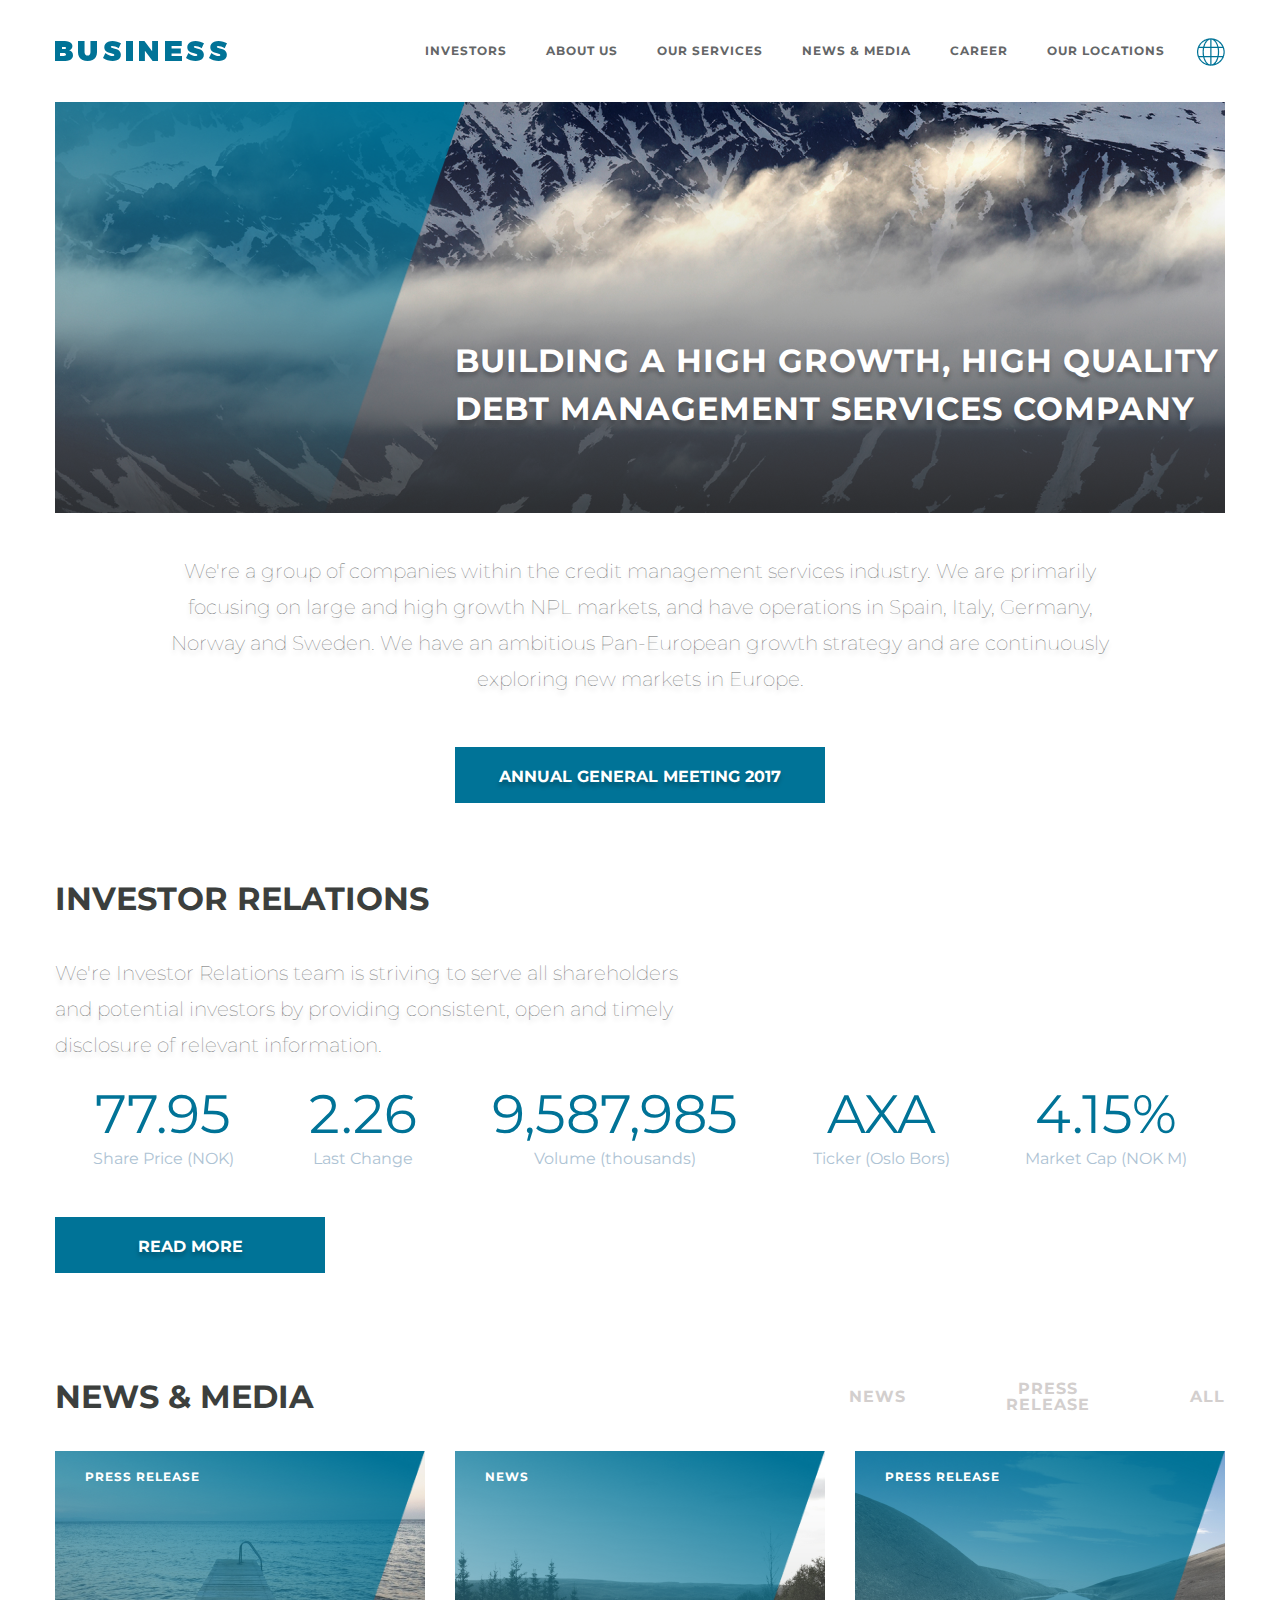
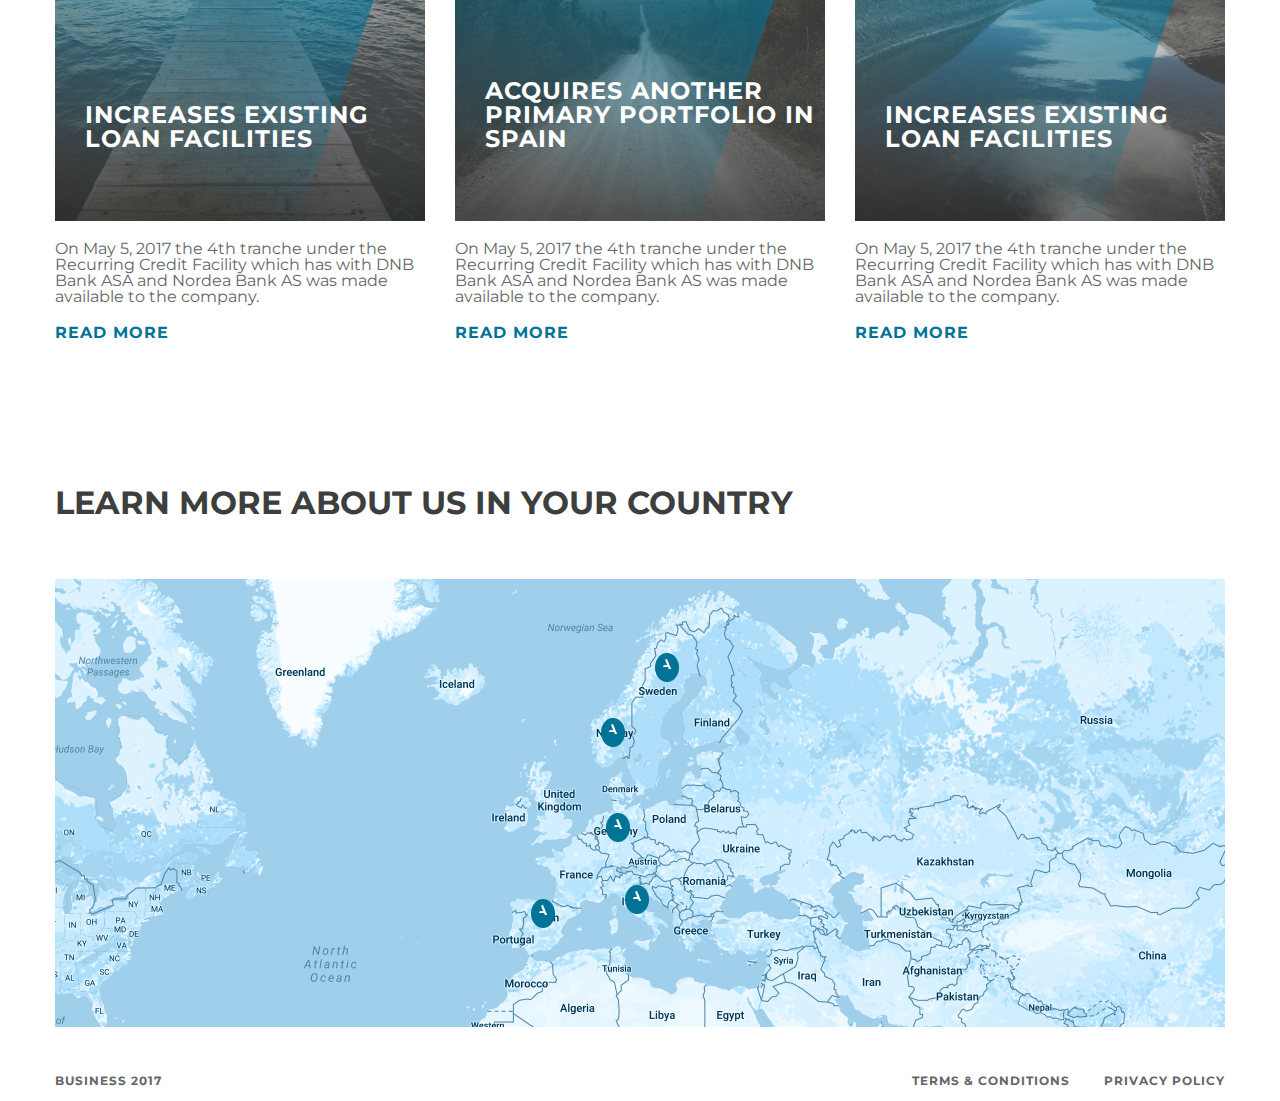
==== verstka1/index.html @ c3177c05 "Add files via upload" ====
<!DOCTYPE html>
<html lang="en">
<head>
    <link rel="preconnect" href="https://fonts.googleapis.com">
    <link rel="preconnect" href="https://fonts.gstatic.com" crossorigin>
    <link href="https://fonts.googleapis.com/css2?family=Montserrat:ital,wght@0,100..900;1,100..900&display=swap" rel="stylesheet">
    <meta charset="UTF-8">
    <title>My Page</title>
    <link rel="stylesheet" href="style.css">
</head>
<body>
    <div class="content">
        <div class="header">
            <div class="logo"><img src="img/Logo.svg"></div>
            <nav class="menu">
                <a href="" class="header-text">Investors</a>
                <a href="" class="header-text">About Us</a>
                <a href="" class="header-text">Our Services</a>
                <a href="" class="header-text">News & Media</a>
                <a href="" class="header-text">Career</a>
                <a href="" class="header-text">Our Locations</a>
            </nav>
            <div class="icon"><img src = "img/Page 1.png"></div>
		</div>
        <div class="firstblock">
            <div class="firstblock__imageblock">
                <img class="firstblock__imageblock__background" src="img/Page 2.png">
                <img class="firstblock__imageblock__blue-overlay" src="img/Mask.png">
                <div class="firstblock__imageblock__text">Building a high growth, high quality debt management services company</div>
            </div>
            <div class="firstblock__text">We're a group of companies within the credit management services industry. We are primarily focusing on large and high growth NPL markets, and have operations in Spain, Italy, Germany, Norway and Sweden. We have an ambitious Pan-European growth strategy and are continuously exploring new markets in Europe.</div>
            <a href="" class="firstblock__button">Annual General Meeting 2017</a>
        </div>
        <div class="secondblock">
            <div class="secondblock__title">Investor Relations</div>
            <div class="secondblock__text">We're Investor Relations team is striving to serve all shareholders <br> and potential investors by providing consistent, open and timely disclosure of relevant information.</div>
            <div class="secondblock__table">
                <div class="secondblock__table__cell">
                    <div class="secondblock__table__cell_value">77.95</div>
                    <div class="secondblock__table__cell_text">Share Price (NOK)</div>
                </div>
                <div class="secondblock__table__cell">
                    <div class="secondblock__table__cell_value">2.26</div>
                    <div class="secondblock__table__cell_text">Last Change</div>
                </div>
                <div class="secondblock__table__cell">
                    <div class="secondblock__table__cell_value">9,587,985</div>
                    <div class="secondblock__table__cell_text">Volume (thousands)</div>
                </div>
                <div class="secondblock__table__cell">
                    <div class="secondblock__table__cell_value">AXA</div>
                    <div class="secondblock__table__cell_text">Ticker (Oslo Bors)</div>
                </div>
                <div class="secondblock__table__cell">
                    <div class="secondblock__table__cell_value">4.15%</div>
                    <div class="secondblock__table__cell_text">Market Cap (NOK M)</div>
                </div>
            </div>
            <a href="" class="secondblock__button">Read More</a>
        </div>
        <div class="thirdblock">
            <div class="thirdblock__upper-part">
                <div class="thirdblock__upper-part__title">News & Media</div>
                <div class="thirdblock__upper-part__menu">
                    <a href="" class="thirdblock__upper-part__menu__text">News</a>
                    <a href="" class="thirdblock__upper-part__menu__text">Press<br>Release</a>
                    <a href="" class="thirdblock__upper-part__menu__text">All</a>
                </div>
            </div>
            <div class="thirdblock__table-container">
                <div class="thirdblock__table">
                    <div class="thirdblock__table__img">
                        <img class="thirdblock__table__img__background" src="img/table_img_1.png">
                        <img class="thirdblock__table__img__blue-overlay" src="img/Mask.png">
                        <div class="thirdblock__table__img__title">Press Release</div>
                        <div class="thirdblock__table__img__text">increases existing loan facilities</div>
                    </div>
                    <div class="thirdblock__table__text">On May 5,  2017 the 4th tranche under the Recurring Credit Facility which has with DNB Bank ASA and Nordea Bank AS was made available to the company.</div>
                    <a href="" class="thirdblock__table__button">Read More</a>
                </div>
                <div class="thirdblock__table">
                    <div class="thirdblock__table__img">
                        <img class="thirdblock__table__img__background" src="img/table_img_2.png">
                        <img class="thirdblock__table__img__blue-overlay" src="img/Mask.png">
                        <div class="thirdblock__table__img__title">News</div>
                        <div class="thirdblock__table__img__text">acquires another primary portfolio in spain</div>
                    </div>
                    <div class="thirdblock__table__text">On May 5,  2017 the 4th tranche under the Recurring Credit Facility which  has with DNB Bank ASA and Nordea Bank AS was made available to the company.</div>
                    <a href="" class="thirdblock__table__button">Read More</a>
                </div>
                <div class="thirdblock__table">
                    <div class="thirdblock__table__img">
                        <img class="thirdblock__table__img__background" src="img/table_img_3.png">
                        <img class="thirdblock__table__img__blue-overlay" src="img/Mask.png">
                        <div class="thirdblock__table__img__title">Press Release</div>
                        <div class="thirdblock__table__img__text">increases existing loan facilities</div>
                    </div>
                    <div class="thirdblock__table__text">On May 5,  2017 the 4th tranche under the Recurring Credit Facility which  has with DNB Bank ASA and Nordea Bank AS was made available to the company.</div>
                    <a href="" class="thirdblock__table__button">Read More</a>
                </div>
            </div>
        </div>
        <div class="fourthblock">
            <div class="fourthblock__text">Learn more about Us in your country</div>
            <img class="fourthblock__imageblock" src="img/Map.png">
        </div>
        <div class="footer">
            <div class="footer__text">Business 2017</div>
            <div class="footer__text">Terms & Conditions     	Privacy Policy</div>
        </div>
    </div>
</body>
</html>
---- verstka1/style.css ----
/*���������*/
*{padding: 0;margin: 0;border: 0;}
*,*:before,*:after{-moz-box-sizing: border-box;-webkit-box-sizing: border-box;box-sizing: border-box;}
:focus,:active{outline: none;}
a:focus,a:active{outline: none;}
nav,footer,header,aside{display: block;}
html,body{height:100%;width:100%;font-size:100%;line-height:1;font-size:14px;-ms-text-size-adjust:100%;-moz-text-size-adjust:100%;-webkit-text-size-adjust:100%;}
input::-ms-clear{display: none;}
button{cursor: pointer;}
button::-moz-focus-inner {padding:0;border:0;}
a,a:visited{text-decoration: none;}
a:hover{text-decoration: none;}
ul li{list-style: none;}
img{vertical-align: top;}
h1,h2,h3,h4,h5,h6{font-size:inherit;font-weight: inherit;}

.montserrat-<uniquifier> {
    font-family: "Montserrat", serif;
    font-optical-sizing: auto;
    font-style: normal;
  }

.content {
    width: 1170px;
    margin: 0 auto;
}

.header {
    height: 102px;
    font-family: 'Montserrat', sans-serif;
    display: flex; 
    justify-content: space-between; 
    align-items: center; 
    text-transform: uppercase;
}

.logo {
    max-height: 100%;
    width: 172px;
    height: 20px;
    margin: 0px 130px 0px 0px;
}

.menu {
    color: #646667;
    font-size: 12px;
    font-weight: 700;
    letter-spacing: 1px;
}

.icon {
    width: 28px;
    height: 27px;
}

.header-text {
    margin: 0px 0px 0px 35px;
    position: static;
    color: #646667;
}

.firstblock {
    max-width: 1170px;
    display: flex;
    flex-direction: column; 
    justify-content: center;
    align-items: center;
}

.firstblock__imageblock{
    position: relative;
    width: 100%;
    height: 100%;
    display: inline-block;
    top: 0;
    left: 0;
}

.firstblock__imageblock__background{
    display: block;
    width: 100%;
    height: auto;
}

.firstblock__imageblock__blue-overlay{
    position: absolute;
    width: 35%;
    height: 100%;
    top: 0;
    left: 0;
}

.firstblock__imageblock__text{
    position: absolute;
    font-family: 'Montserrat', sans-serif;
    font-weight: bold;
    font-size: 32px;
    color: #ffffff;
    text-align: left;
    line-height: 48px;
    text-transform: uppercase;
    letter-spacing: 1px;
    right: 0;
    bottom: 80px;
    max-width: 770px;
    text-shadow: 0px 4px 4px rgba(0, 0, 0, 0.25);
    /*filter: drop-shadow(0px 4px);*/
}


.firstblock__text {
    text-align: center;
    font-family: 'Montserrat', sans-serif;
    font-size: 20px;
    margin: 40px 0px;
    width: 970px;
    font-weight: lighter;
    color: #646667;
    line-height: 1.8;
    text-shadow: 0px 4px 4px rgba(0, 0, 0, 0.25);

}

.firstblock__button {
    text-decoration: none; /* ������� ������������� � ������ */
    font-family: 'Montserrat', sans-serif;
    font-weight: bold;
    font-size: 16px;
    padding: 22px 38px; /* ��������� ���������� ������� ������ */
    background-color: #007397; /* ���� ������ */
    color: white; /* ���� ������ ������ */
    margin-top: 10px; /* ������ ������ */
    display: inline-block; /* ��� ����������� ����������� ��� ������ */
    text-transform: uppercase;
    width: 370px;
    height: 56px;
    text-align: center;
    text-shadow: 0px 4px 4px rgba(0, 0, 0, 0.25);
}

.secondblock {
    width: 1170px;
    height: 430px;
}

.secondblock__title{
    font-family: 'Montserrat', sans-serif;
    font-weight: bold;
    font-size: 32px;
    color: #3C3F3D;
    margin: 80px 0px 0px 0px;
    text-transform: uppercase;
}

.secondblock__text{
    font-family: 'Montserrat', sans-serif;
    font-weight: lighter;
    font-size: 20px;
    color: #646667;
    margin: 40px 0px 0px 0px;
    width: 670px;
    height: 102px;
    line-height: 36px;
    text-shadow: 0px 4px 4px rgba(0, 0, 0, 0.25);
}

.secondblock__table{
    display: flex;
    justify-content: space-around;
    text-align: center;
    width: 1170px;
}

.secondblock__table__cell{
    margin: 30px 0px 0px 0px;
}

.secondblock__table__cell_value{
    font-family: 'Montserrat', sans-serif;
    font-weight: normal;
    font-size: 54px;
    color: #007397;
}

.secondblock__table__cell_text{
    margin-top: 10px;
    font-family: 'Montserrat', sans-serif;
    font-weight: normal;
    font-size: 16px;
    color: #AEC3D4;
}

.secondblock__button{
    text-decoration: none; 
    font-family: 'Montserrat', sans-serif;
    font-weight: bold;
    font-size: 16px;
    padding: 22px 38px; 
    background-color: #007397; 
    color: white; 
    margin-top: 50px; 
    display: inline-block; 
    text-transform: uppercase;
    text-align: center;
    width: 270px;
    height: 56px;
    text-shadow: 0px 4px 4px rgba(0, 0, 0, 0.25);
}

.thirdblock{
    margin-top: 60px;
    height: 674px;
    width: 1170px;
}

.thirdblock__table-container{
    display: flex; 
    justify-content: space-between;
    margin-top: 30px;
}

.thirdblock__upper-part{
    display: flex; 
    justify-content: space-between; 
    align-items: center;
    height: 48px;
}

.thirdblock__upper-part__title{
    display: flex;
    align-items: center;
    font-family: 'Montserrat', sans-serif;
    font-weight: bold;
    font-size: 32px;
    color: #3C3F3D;
    text-transform: uppercase;

}

.thirdblock__upper-part__menu{
    display: flex; 
    justify-content: space-between; 
    align-items: center; 
}

.thirdblock__upper-part__menu__text{
    font-family: 'Montserrat', sans-serif;
    font-weight: bold;
    font-size: 16px;
    color: #D3CFCE;
    text-transform: uppercase;
    letter-spacing: 1px;
    text-align: center;
    white-space: nowrap;
    margin-left: 100px;
}

.thirdblock__table {
    display: flex;
    flex-direction: column;
    width: 370px;
    height: 578px;
}

.thirdblock__table__img {
    position: relative; 
    flex-direction: column;
}

.thirdblock__table__img__background{
    width: 370px;
    height: 370px;
}

.thirdblock__table__img__blue-overlay{
    position: absolute;
    top: 0;
    left: 0;
    width: 370px;
    height: 370px;
}

.thirdblock__table__img__title{
    position: absolute; 
    font-family: 'Montserrat', sans-serif;
    font-weight: bold;
    font-size: 12px;
    color: white;
    text-transform: uppercase;
    letter-spacing: 1px;   
    top: 20px;
    left: 30px;
}

.thirdblock__table__img__text{
    position: absolute;
    font-family: 'Montserrat', sans-serif;
    font-weight: bold;
    font-size: 24px;
    color: white;
    text-transform: uppercase;
    letter-spacing: 1px;
    left: 30px;
    bottom: 70px;
}

.thirdblock__table__text{
    max-width: 370px; 
    position: relative;
    font-family: 'Montserrat', sans-serif;
    font-weight: normal;
    font-size: 16px;
    color: #646667;
    margin-top: 20px;
}

.thirdblock__table__button {
    position: relative;
    font-family: 'Montserrat', sans-serif;
    font-weight: bold;
    font-size: 16px;
    color: #007397;
    text-transform: uppercase;
    letter-spacing: 1px;
    margin-top: 20px;
}

.fourthblock {
    height: 544px;
}

.fourthblock__text{
    font-family: 'Montserrat', sans-serif;
    font-weight: bold;
    font-size: 32px;
    color: #3C3F3D;
    margin: 40px 0 60px 0;
    text-transform: uppercase;
}

.fourthblock__imageblock{
    width: 1170px;
    height: 448px;
}

.footer {
    margin: 30px 0 30px 0;
    height: 40px;
    display: flex;
    justify-content: space-between;
    align-items: center; 
}

.footer__text{
    font-family: 'Montserrat', sans-serif;
    font-weight: bold;
    font-size: 12px;
    color: #646667;
    text-transform: uppercase;
    letter-spacing: 1px;
    white-space: pre;
}
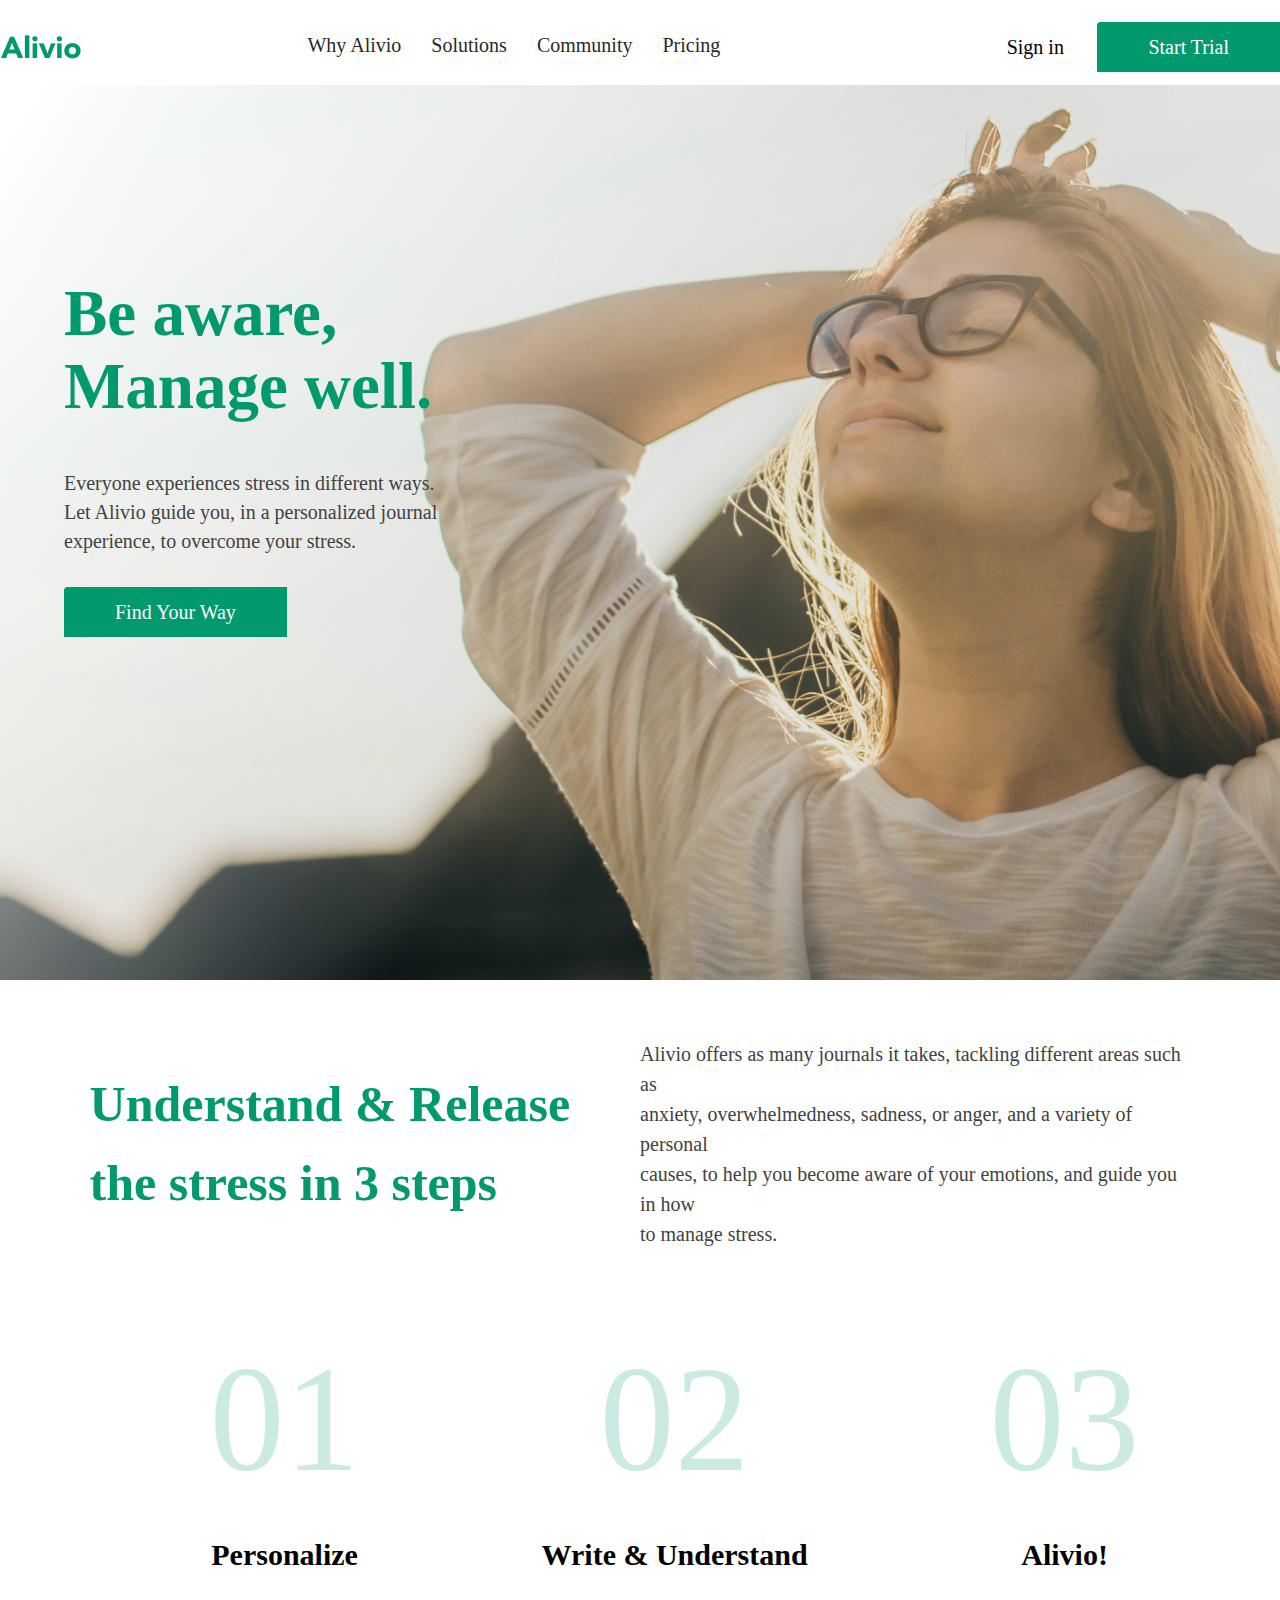
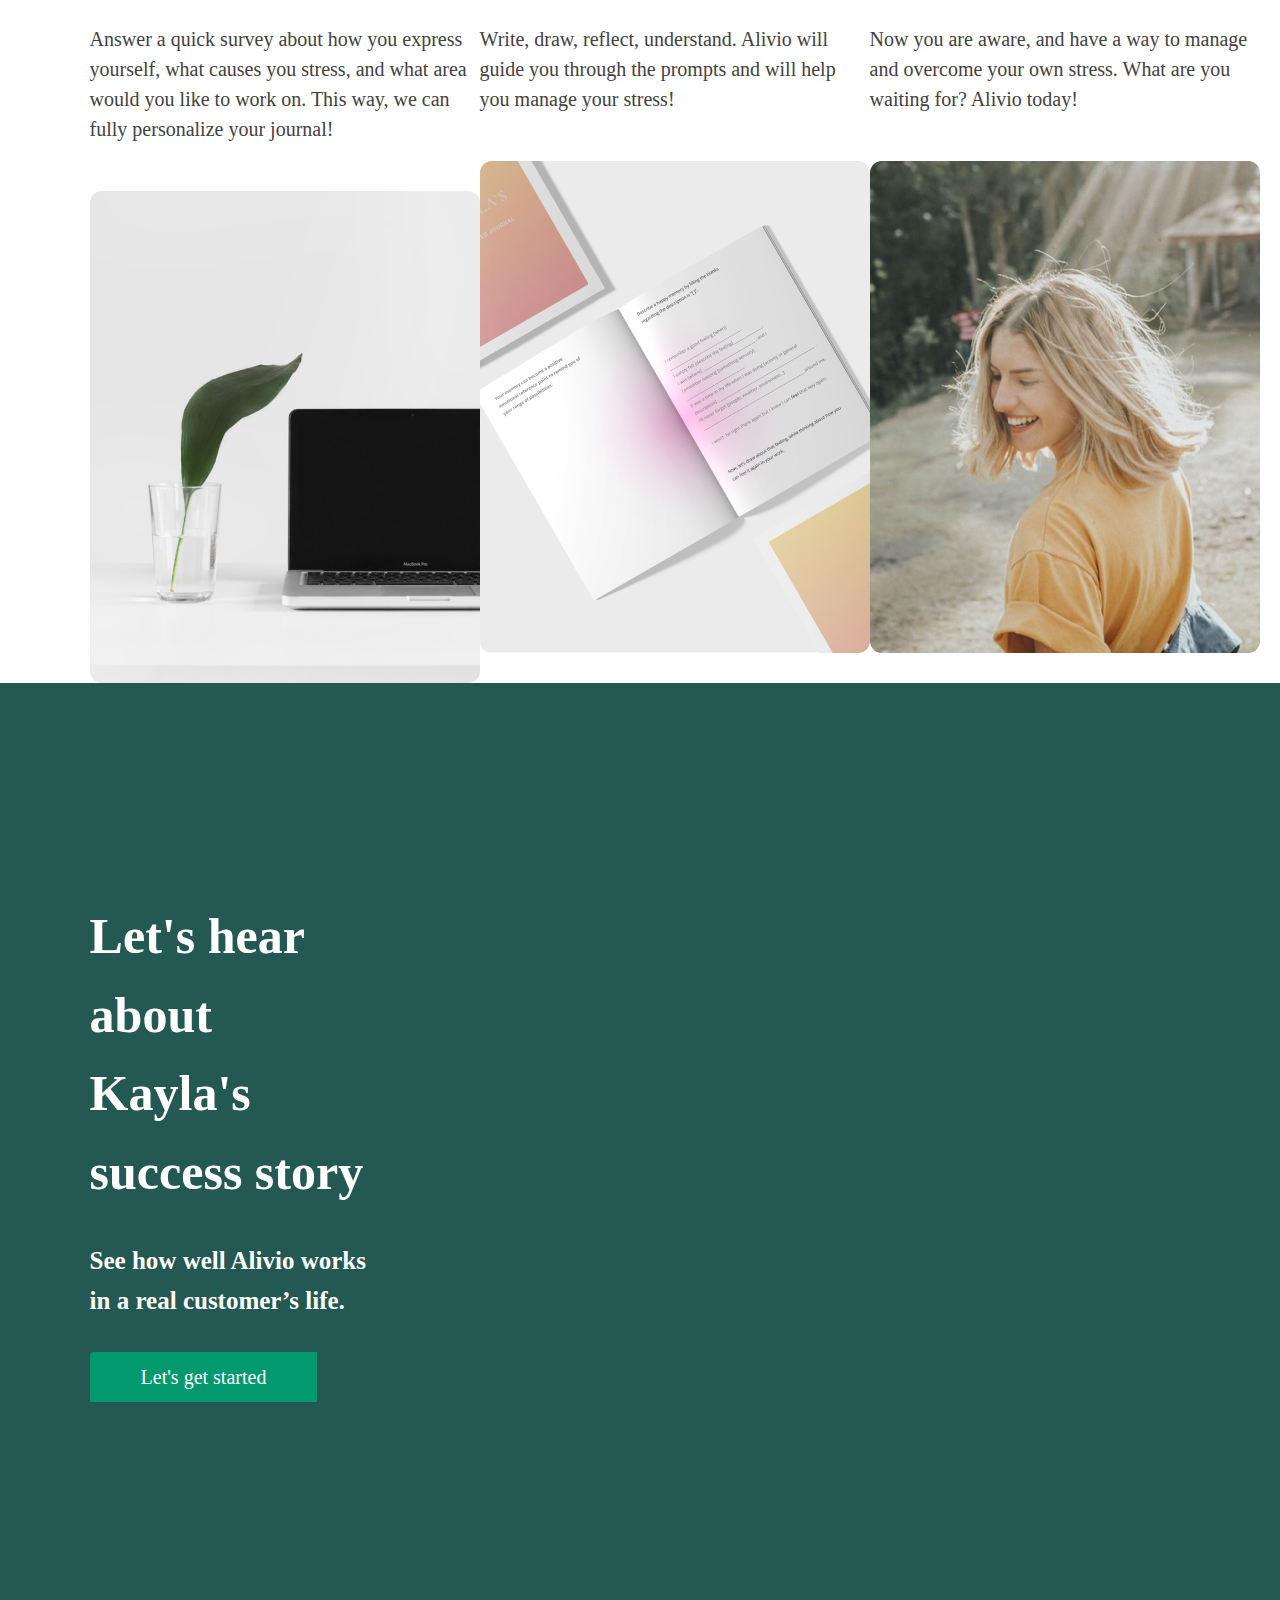
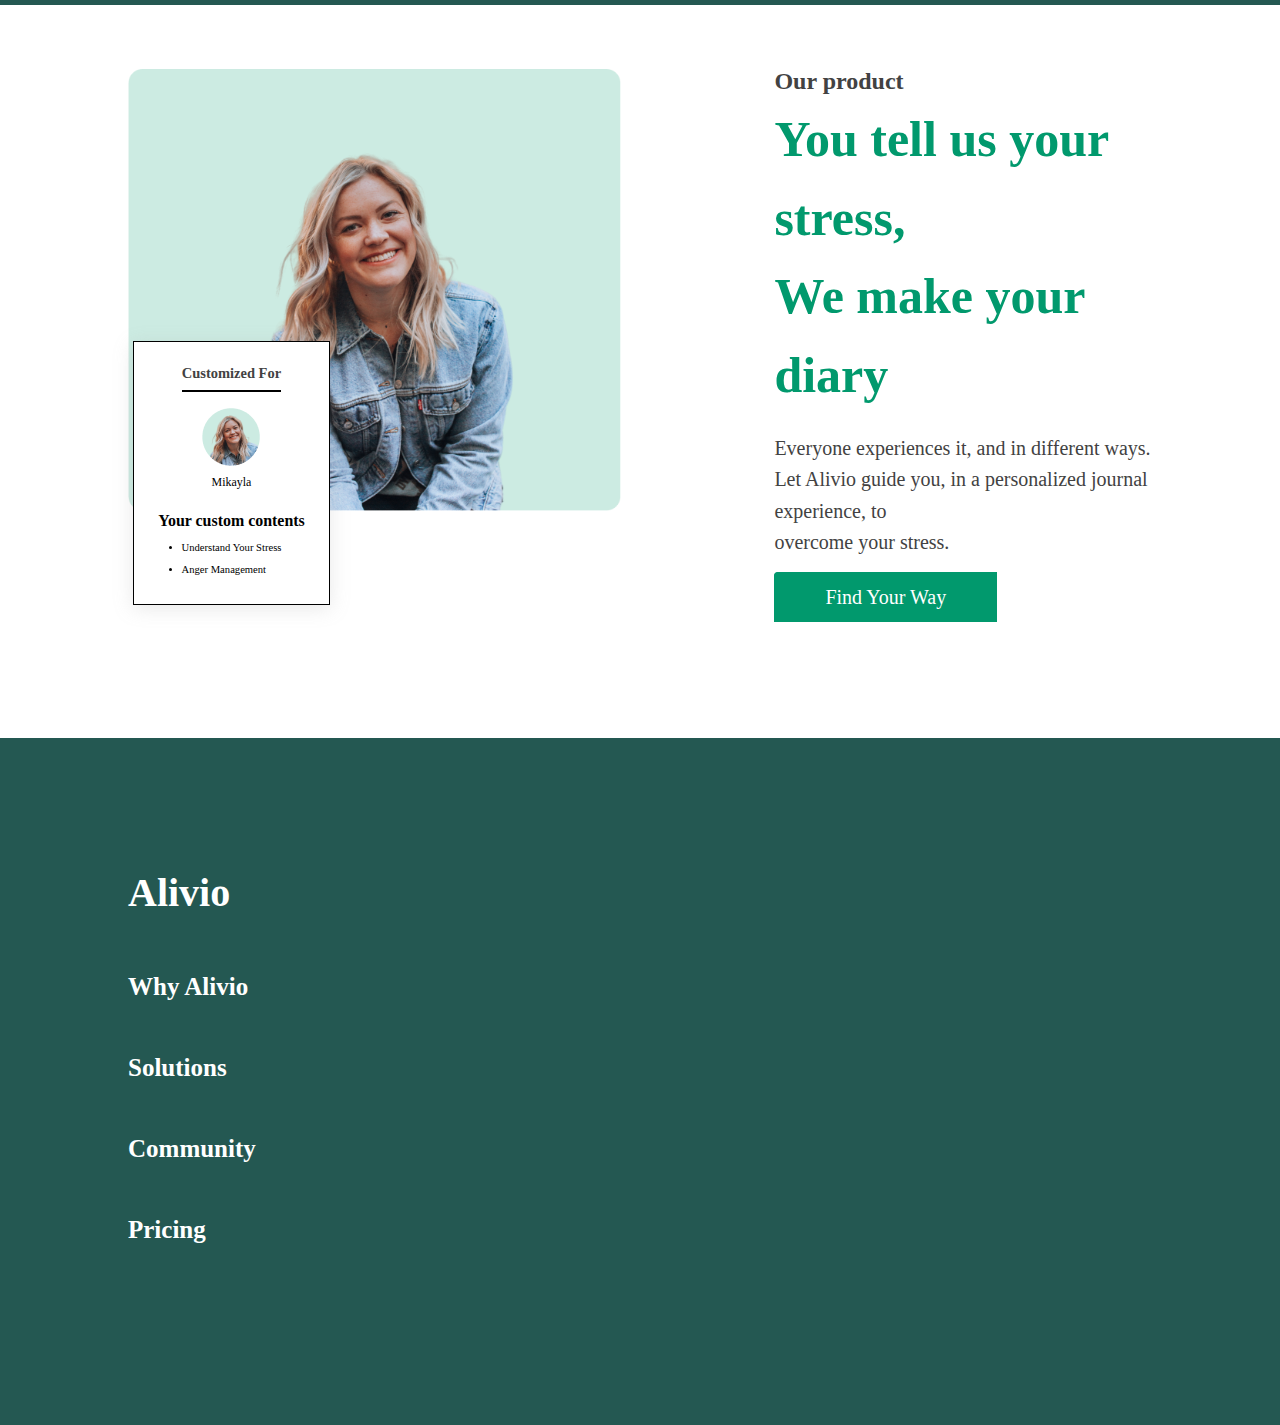
==== commit b052c8a8: "Add files via upload" ====
--- a/verstka1/index.html
+++ b/verstka1/index.html
@@ -1,113 +1,134 @@
 <!DOCTYPE html>
 <html lang="en">
 <head>
+    <meta charset="UTF-8">
+    <meta name="viewport" content="width=device-width, initial-scale=1.0">
+    <title>Document</title>
+    <link rel="stylesheet" href="style.css">
     <link rel="preconnect" href="https://fonts.googleapis.com">
     <link rel="preconnect" href="https://fonts.gstatic.com" crossorigin>
-    <link href="https://fonts.googleapis.com/css2?family=Montserrat:ital,wght@0,100..900;1,100..900&display=swap" rel="stylesheet">
-    <meta charset="UTF-8">
-    <title>My Page</title>
-    <link rel="stylesheet" href="style.css">
+    <link href="https://fonts.googleapis.com/css2?family=Lato:ital,wght@0,100;0,300;0,400;0,700;0,900;1,100;1,300;1,400;1,700;1,900&display=swap" rel="stylesheet">
 </head>
 <body>
-    <div class="content">
-        <div class="header">
-            <div class="logo"><img src="img/Logo.svg"></div>
-            <nav class="menu">
-                <a href="" class="header-text">Investors</a>
-                <a href="" class="header-text">About Us</a>
-                <a href="" class="header-text">Our Services</a>
-                <a href="" class="header-text">News & Media</a>
-                <a href="" class="header-text">Career</a>
-                <a href="" class="header-text">Our Locations</a>
+    <header class="header">
+      <div class="container">
+        <div class="header__container">
+          <a href="https://vk.com/ushel_vo_front" class="header__logo"><img src="img/Logo.png" alt="Alivio"></a>
+            <nav class="header__menu">
+                <ul class="header__menu">
+                    <li class="header__menu-item"><a href="#" class="header__menu-link">Why Alivio</a></li>
+                    <li class="header__menu-item"><a href="#" class="header__menu-link">Solutions</a></li>
+                    <li class="header__menu-item"><a href="#" class="header__menu-link">Community</a></li>
+                    <li class="header__menu-item"><a href="#" class="header__menu-link">Pricing</a></li>
+                  </ul>
             </nav>
-            <div class="icon"><img src = "img/Page 1.png"></div>
-		</div>
-        <div class="firstblock">
-            <div class="firstblock__imageblock">
-                <img class="firstblock__imageblock__background" src="img/Page 2.png">
-                <img class="firstblock__imageblock__blue-overlay" src="img/Mask.png">
-                <div class="firstblock__imageblock__text">Building a high growth, high quality debt management services company</div>
+            <div class="header__actions">
+                <a href="#" class="header__action-link">Sign in</a>
+                <a href="#" class="button button-header">Start Trial</a>
+            </div>  
+        </div>
+      </div>
+    </header>
+    <main>
+      <section class="hero">
+          <div class="hero__content">
+            <h1 class="title title-hero">Be aware,<br>Manage well.</h1>
+            <p class="hero__description">Everyone experiences stress in different ways.<br> Let Alivio guide you, in a personalized journal<br> experience, to overcome your stress.</p>
+            <a href="#" class="button button-hero">Find Your Way</a>
+          </div>
+      </section>
+      <div class="container">
+        <section class="how-it-works">
+            <!-- <div class="mini-title mini-title-how-it-works">How it works</div> -->
+            <div class="how-it-works__header">
+              <h1 class="title title-how-it-works">Understand & Release<br>the stress in 3 steps</h1>
+              <p class="p-how-it-works">Alivio offers as many journals it takes, tackling different areas such as<br>anxiety, overwhelmedness, sadness, or anger, and a variety of personal<br> causes, to help you become aware of your emotions, and guide you in how<br> to manage stress.</p>
+            </div>   
+            <div class="how-it-works__steps">
+              <div class="step">
+                <div class="step__number">01</div>
+                <h3 class="step__title">Personalize</h3>
+                <p class="step__description">
+                  Answer a quick survey about how you express yourself, what causes you stress, and what area would you like to work on. This way, we can fully personalize your journal!
+                </p>
+                <div class="step__image">
+                  <img src="img/step-image-1.png" alt="Personalize step image">
+                </div>
+              </div>
+              <div class="step">
+                <div class="step__number">02</div>
+                <h3 class="step__title">Write & Understand</h3>
+                <p class="step__description">
+                  Write, draw, reflect, understand. Alivio will guide you through the prompts and will help you manage your stress!
+                </p>
+                <div class="step__image">
+                  <img src="img/step-image-2.png" alt="Write and Understand step image">
+                </div>
+              </div>
+              <div class="step">
+                <div class="step__number">03</div>
+                <h3 class="step__title">Alivio!</h3>
+                <p class="step__description">
+                  Now you are aware, and have a way to manage and overcome your own stress. What are you waiting for? Alivio today!
+                </p>
+                <div class="step__image">
+                  <img src="img/step-image-3.png" alt="Alivio step image">
+                </div>
+              </div>
             </div>
-            <div class="firstblock__text">We're a group of companies within the credit management services industry. We are primarily focusing on large and high growth NPL markets, and have operations in Spain, Italy, Germany, Norway and Sweden. We have an ambitious Pan-European growth strategy and are continuously exploring new markets in Europe.</div>
-            <a href="" class="firstblock__button">Annual General Meeting 2017</a>
+        </section>
+      </div>
+      <section class="success-story">
+          <div class="success-story__content">
+            <h2 class="success-story__title">Let's hear about<br>Kayla's success story</h2>
+            <p class="success-story__description">
+              See how well Alivio works in a real customer’s life.
+            </p>
+            <a href="#" class="button button-story">Let's get started</a>
+          </div>
+          <div class="success-story__video">
+            <iframe width="800" height="500" src="https://www.youtube.com/embed/lX4_0NCjqzI"></iframe>       
+            <!-- <img src="img/Video.png" alt="Kayla's success story" class="success-story__image"> -->
+          </div>
+      </section>
+      <div class="container">
+        <section class="product-section">
+            <div class="product-section__image-container">
+              <img src="img/photo-1.png" alt="Customer Mikayla" class="product-section__image">
+              <div class="product-section__details">
+                <p class="product-section__customized-for">Customized For</p>
+                <img src="img/photo-2.png" alt="Customer Mikayla" class="product-section__mini-image">
+                <h4 class="product-section__name">Mikayla</h4>
+                <h3 class="product-section__title">Your custom contents</h3>
+                <ul class="product-section__custom-contents">
+                  <li>Understand Your Stress</li>
+                  <li>Anger Management</li>
+                </ul>
+              </div>
+            </div>
+            <div class="product-section__content">
+              <div class="mini-title mini-title-product-section">Our product</div>
+              <h2 class="title title-product-section">You tell us your stress,<br>We make your diary</h2>
+              <p class="product-section__description">
+                Everyone experiences it, and in different ways.<br>Let Alivio guide you, in a personalized journal experience, to<br> overcome your stress.
+              </p>
+              <a href="#" class="button button-product-section">Find Your Way</a>
+            </div>
+        </section>
+      </div>
+    </main>
+    <footer class="footer">
+      <div class="container">
+        <div class="footer__section">
+          <h2 class="footer__title">Alivio</h2>
+          <ul class="footer__links">
+            <li><a href="#" class="footer__link">Why Alivio</a></li>
+            <li><a href="#" class="footer__link">Solutions</a></li>
+            <li><a href="#" class="footer__link">Community</a></li>
+            <li><a href="#" class="footer__link">Pricing</a></li>
+          </ul>
         </div>
-        <div class="secondblock">
-            <div class="secondblock__title">Investor Relations</div>
-            <div class="secondblock__text">We're Investor Relations team is striving to serve all shareholders <br> and potential investors by providing consistent, open and timely disclosure of relevant information.</div>
-            <div class="secondblock__table">
-                <div class="secondblock__table__cell">
-                    <div class="secondblock__table__cell_value">77.95</div>
-                    <div class="secondblock__table__cell_text">Share Price (NOK)</div>
-                </div>
-                <div class="secondblock__table__cell">
-                    <div class="secondblock__table__cell_value">2.26</div>
-                    <div class="secondblock__table__cell_text">Last Change</div>
-                </div>
-                <div class="secondblock__table__cell">
-                    <div class="secondblock__table__cell_value">9,587,985</div>
-                    <div class="secondblock__table__cell_text">Volume (thousands)</div>
-                </div>
-                <div class="secondblock__table__cell">
-                    <div class="secondblock__table__cell_value">AXA</div>
-                    <div class="secondblock__table__cell_text">Ticker (Oslo Bors)</div>
-                </div>
-                <div class="secondblock__table__cell">
-                    <div class="secondblock__table__cell_value">4.15%</div>
-                    <div class="secondblock__table__cell_text">Market Cap (NOK M)</div>
-                </div>
-            </div>
-            <a href="" class="secondblock__button">Read More</a>
-        </div>
-        <div class="thirdblock">
-            <div class="thirdblock__upper-part">
-                <div class="thirdblock__upper-part__title">News & Media</div>
-                <div class="thirdblock__upper-part__menu">
-                    <a href="" class="thirdblock__upper-part__menu__text">News</a>
-                    <a href="" class="thirdblock__upper-part__menu__text">Press<br>Release</a>
-                    <a href="" class="thirdblock__upper-part__menu__text">All</a>
-                </div>
-            </div>
-            <div class="thirdblock__table-container">
-                <div class="thirdblock__table">
-                    <div class="thirdblock__table__img">
-                        <img class="thirdblock__table__img__background" src="img/table_img_1.png">
-                        <img class="thirdblock__table__img__blue-overlay" src="img/Mask.png">
-                        <div class="thirdblock__table__img__title">Press Release</div>
-                        <div class="thirdblock__table__img__text">increases existing loan facilities</div>
-                    </div>
-                    <div class="thirdblock__table__text">On May 5,  2017 the 4th tranche under the Recurring Credit Facility which has with DNB Bank ASA and Nordea Bank AS was made available to the company.</div>
-                    <a href="" class="thirdblock__table__button">Read More</a>
-                </div>
-                <div class="thirdblock__table">
-                    <div class="thirdblock__table__img">
-                        <img class="thirdblock__table__img__background" src="img/table_img_2.png">
-                        <img class="thirdblock__table__img__blue-overlay" src="img/Mask.png">
-                        <div class="thirdblock__table__img__title">News</div>
-                        <div class="thirdblock__table__img__text">acquires another primary portfolio in spain</div>
-                    </div>
-                    <div class="thirdblock__table__text">On May 5,  2017 the 4th tranche under the Recurring Credit Facility which  has with DNB Bank ASA and Nordea Bank AS was made available to the company.</div>
-                    <a href="" class="thirdblock__table__button">Read More</a>
-                </div>
-                <div class="thirdblock__table">
-                    <div class="thirdblock__table__img">
-                        <img class="thirdblock__table__img__background" src="img/table_img_3.png">
-                        <img class="thirdblock__table__img__blue-overlay" src="img/Mask.png">
-                        <div class="thirdblock__table__img__title">Press Release</div>
-                        <div class="thirdblock__table__img__text">increases existing loan facilities</div>
-                    </div>
-                    <div class="thirdblock__table__text">On May 5,  2017 the 4th tranche under the Recurring Credit Facility which  has with DNB Bank ASA and Nordea Bank AS was made available to the company.</div>
-                    <a href="" class="thirdblock__table__button">Read More</a>
-                </div>
-            </div>
-        </div>
-        <div class="fourthblock">
-            <div class="fourthblock__text">Learn more about Us in your country</div>
-            <img class="fourthblock__imageblock" src="img/Map.png">
-        </div>
-        <div class="footer">
-            <div class="footer__text">Business 2017</div>
-            <div class="footer__text">Terms & Conditions     	Privacy Policy</div>
-        </div>
-    </div>
+      </div>
+    </footer>    
 </body>
-</html>
+</html>--- a/verstka1/style.css
+++ b/verstka1/style.css
@@ -2,8 +2,6 @@
 *{padding: 0;margin: 0;border: 0;}
 *,*:before,*:after{-moz-box-sizing: border-box;-webkit-box-sizing: border-box;box-sizing: border-box;}
 :focus,:active{outline: none;}
-a:focus,a:active{outline: none;}
-nav,footer,header,aside{display: block;}
 html,body{height:100%;width:100%;font-size:100%;line-height:1;font-size:14px;-ms-text-size-adjust:100%;-moz-text-size-adjust:100%;-webkit-text-size-adjust:100%;}
 input::-ms-clear{display: none;}
 button{cursor: pointer;}
@@ -14,349 +12,365 @@
 img{vertical-align: top;}
 h1,h2,h3,h4,h5,h6{font-size:inherit;font-weight: inherit;}
 
-.montserrat-<uniquifier> {
-    font-family: "Montserrat", serif;
-    font-optical-sizing: auto;
-    font-style: normal;
-  }
-
-.content {
-    width: 1170px;
+.container{
+    width: 100%;
+    max-width: 1400px; 
     margin: 0 auto;
 }
 
-.header {
-    height: 102px;
-    font-family: 'Montserrat', sans-serif;
-    display: flex; 
-    justify-content: space-between; 
-    align-items: center; 
-    text-transform: uppercase;
-}
-
-.logo {
-    max-height: 100%;
-    width: 172px;
-    height: 20px;
-    margin: 0px 130px 0px 0px;
-}
-
-.menu {
-    color: #646667;
-    font-size: 12px;
+.lato-thin {
+    font-family: "Lato", serif;
+}
+
+.body{
+    font-family: "Lato", sans-serif;
+}
+
+.header{
+    margin: 0 auto;
+    width: 100%;
+    padding-top: 20px;
+    height: 85px;
+}
+
+.header__container{
+    display: flex;
+    margin-top: 15px;
+    justify-content: space-between;
+}
+
+.header__logo{
+
+}
+
+.header__menu{
+    display: flex;
+    margin-right: 30px;
+    column-gap: 30px;
+}
+
+.header__menu-item{
+    
+}
+
+.header__menu-link{ 
+    font-size: 20px;
+    font-weight: 500;
+    color: #292929;
+}
+
+.header__menu-link:hover{
+    color: #01996D;
+}
+
+.header__actions{
+}
+
+.header__action-link{
+    color: #000000;
+    font-size: 20px;
+    font-weight: 400;
+    margin-right: 30px;
+}
+
+.header__action-link:hover{
+    color: #01996D;
+}
+
+.button{
+    padding: 13px 50px 13px 50px;
+    border-radius: 4px 0px 0px 0px;
+    border: 1px 0px 0px 0px;
+    background: #01996D;
+    border: 1px solid #01996D;
+    color: #FFFFFF;
+    font-size: 20px;
+    font-weight: 400;
+    line-height: 25px;
+    text-align: center;
+}
+
+.button:hover{
+    color: #000000;
+}
+
+.hero{
+    display: flex;
+    align-items: center;    
+    background-size: cover; /* Масштабируем изображение, чтобы оно покрывало весь блок */
+    background-position: center; /* Центрируем изображение по блоку */
+    background-repeat: no-repeat; /* Убираем повторение изображения */
+    
+    height: 895px;
+    background-image: url('img/BG.png');    
+}
+
+.hero__content{ 
+    height: 384px;      
+    max-width: 480px;   
+    margin-left: 5%;    
+    margin-bottom: 10%;
+}
+
+.title{
+    font-family: Georgia;
+    font-size: 65px;
     font-weight: 700;
-    letter-spacing: 1px;
-}
-
-.icon {
-    width: 28px;
-    height: 27px;
-}
-
-.header-text {
-    margin: 0px 0px 0px 35px;
-    position: static;
-    color: #646667;
-}
-
-.firstblock {
-    max-width: 1170px;
-    display: flex;
-    flex-direction: column; 
-    justify-content: center;
+    text-align: left;
+    color: #01996D;
+    line-height: 73.85px;
+}
+
+.hero__description{
+    font-size: 20px;
+    font-weight: 400;
+    line-height: 28.9px;
+    text-align: left;   
+    margin: 12% 0 12% 0;
+}
+
+.hero__button{
+
+}
+
+.how-it-works{
+
+}
+
+.mini-title{
+    font-size: 24px;
+    font-weight: 600;
+    color: #424242;
+}
+
+.how-it-works__header{
+    display: flex;
+    justify-content: space-between;
+    height: 327px;
     align-items: center;
-}
-
-.firstblock__imageblock{
+    margin:0 7% 0 7%;
+}
+
+.title-how-it-works{
+    font-size: 50px;
+    max-width: 50%;
+    line-height: 78.5px;    
+}
+
+p{
+    line-height: 30px;
+    font-size: 20px;
+    font-weight: 500;
+    text-align: left;
+    color: #424242;
+}
+
+.p-how-it-works{
+    max-width: 50%;
+}
+
+.how-it-works__steps{
+    display: flex;
+    justify-content: space-between;
+    margin:0 7% 0 7%;
+}
+
+.step{
+    display: flex;
+    flex-direction: column;
+    align-items: center;
+    max-width: 29%;
+    max-width: 390px;
+}
+
+.step__number{
+    font-family: Georgia;
+    font-size: 150px;
+    font-weight: 400;
+    line-height: 225px;
+    text-align: center;
+    color: #01996D;
+    opacity: 20%;
+}
+
+.step__title{
+    font-family: Georgia;
+    font-size: 30px;
+    font-weight: 700;
+    line-height: 45px;
+    text-align: center;
+    color: #000000;    
+}
+
+.step__description{
+    margin: 12% 0 12% 0;
+}
+
+.success-story{
+    background-color: #245852;
+    height: 922px;
+    display: flex;
+    justify-content: space-between;
+    align-items: center;
+}
+
+.success-story__content{
+    margin-left: 7%;
+}
+
+.success-story__title{
+    font-family: Georgia;
+    font-size: 50px;
+    font-weight: 700;
+    line-height: 78.5px;
+    color: #FFFFFF;
+}   
+
+.success-story__description{
+    font-size: 25px;
+    font-weight: 600;
+    line-height: 39.25px;
+    color: #FFFFFF;
+    margin: 10% 0 15% 0;
+}
+
+.button-story{
+    margin-top: 10  0px;
+}
+
+.success-story__video{
+    margin-right: 7%;
+}
+
+.product-section{
+    display: flex;
+    justify-content: space-between;
+    margin:5% 10% 0 10%;
+}
+
+.product-section__image-container{
     position: relative;
+}
+
+.product-section__details{
+    display: flex;
+    flex-direction: column;
+    background-color: #FFFFFF;
+    align-items: center;
+    position: absolute;
+    z-index: 2;
+    bottom: 1%; 
+    left: 1%; 
+    padding: 20px;
+    width: 40%;
+    box-shadow: 0px 3.62px 18.11px 0px #A5A5A540;    
+    border: 0.75px solid #000000   
+}
+
+
+.product-section__customized-for{
+    font-size: 14.49px;
+    font-weight: 600;
+    line-height: 22.75px;   
+    margin-bottom: 5%;
+}
+
+.product-section__customized-for::after {
+    content: ""; /* Пустой элемент для создания линии */
+    display: block;
+    width: 100%; 
+    margin: 5px auto 0;
+    border: 0.75px solid #000000
+}
+
+.product-section__image {
     width: 100%;
-    height: 100%;
-    display: inline-block;
-    top: 0;
-    left: 0;
-}
-
-.firstblock__imageblock__background{
+}
+
+.product-section__mini-image{
+    margin: 5% 0 5% 0;
+}
+
+.product-section__name{
+    font-size: 11.94px;
+    font-weight: 400;
+    line-height: 18.74px;   
+    margin-bottom: 5%;
+}
+
+.product-section__title{
+    font-family: Georgia;
+    font-size: 15.93px;
+    font-weight: 700;
+    line-height: 25.01px;
+    color: #000000;
+    margin: 5% 0 5% 0;
+}
+
+.product-section__custom-contents{
+    font-size: 10.62px;
+    font-weight: 400;
+    line-height: 16.67px;
+    color: #000000;
+    text-align: left;
+   
+}
+
+.product-section__custom-contents li {
+    margin-bottom: 5px;
+    list-style-type: disc; /* Включает точки */
+    text-align: left;
+}
+
+.product-section__content{
+    margin-left: 15%;
+    max-width: 584px;
+}
+
+.mini-title-product-section{
+    margin-bottom: 2%;
+}
+
+.title-product-section{
+    font-size: 50px;
+    line-height: 78.5px;
+}
+
+.product-section__description{
+    font-weight: 400;
+    line-height: 31.4px;
+    margin: 5% 0 7% 0;
+}
+
+.button-product-section{
+
+}
+
+.footer{
+    margin-top: 10%;
+    background-color: #245852;
+    padding: 10%;
+}
+
+.footer__title{
+    font-family: Georgia, 'Times New Roman', Times, serif;
+    font-size: 40px;
+    font-weight: 900;
+    line-height: 54.64px;
+    color: #FFFFFF;    
+    margin-bottom: 5%;
+}
+
+.footer__links{
+
+}
+
+
+.footer__link{
     display: block;
-    width: 100%;
-    height: auto;
-}
-
-.firstblock__imageblock__blue-overlay{
-    position: absolute;
-    width: 35%;
-    height: 100%;
-    top: 0;
-    left: 0;
-}
-
-.firstblock__imageblock__text{
-    position: absolute;
-    font-family: 'Montserrat', sans-serif;
-    font-weight: bold;
-    font-size: 32px;
-    color: #ffffff;
-    text-align: left;
-    line-height: 48px;
-    text-transform: uppercase;
-    letter-spacing: 1px;
-    right: 0;
-    bottom: 80px;
-    max-width: 770px;
-    text-shadow: 0px 4px 4px rgba(0, 0, 0, 0.25);
-    /*filter: drop-shadow(0px 4px);*/
-}
-
-
-.firstblock__text {
-    text-align: center;
-    font-family: 'Montserrat', sans-serif;
-    font-size: 20px;
-    margin: 40px 0px;
-    width: 970px;
-    font-weight: lighter;
-    color: #646667;
-    line-height: 1.8;
-    text-shadow: 0px 4px 4px rgba(0, 0, 0, 0.25);
-
-}
-
-.firstblock__button {
-    text-decoration: none; /* ������� ������������� � ������ */
-    font-family: 'Montserrat', sans-serif;
-    font-weight: bold;
-    font-size: 16px;
-    padding: 22px 38px; /* ��������� ���������� ������� ������ */
-    background-color: #007397; /* ���� ������ */
-    color: white; /* ���� ������ ������ */
-    margin-top: 10px; /* ������ ������ */
-    display: inline-block; /* ��� ����������� ����������� ��� ������ */
-    text-transform: uppercase;
-    width: 370px;
-    height: 56px;
-    text-align: center;
-    text-shadow: 0px 4px 4px rgba(0, 0, 0, 0.25);
-}
-
-.secondblock {
-    width: 1170px;
-    height: 430px;
-}
-
-.secondblock__title{
-    font-family: 'Montserrat', sans-serif;
-    font-weight: bold;
-    font-size: 32px;
-    color: #3C3F3D;
-    margin: 80px 0px 0px 0px;
-    text-transform: uppercase;
-}
-
-.secondblock__text{
-    font-family: 'Montserrat', sans-serif;
-    font-weight: lighter;
-    font-size: 20px;
-    color: #646667;
-    margin: 40px 0px 0px 0px;
-    width: 670px;
-    height: 102px;
-    line-height: 36px;
-    text-shadow: 0px 4px 4px rgba(0, 0, 0, 0.25);
-}
-
-.secondblock__table{
-    display: flex;
-    justify-content: space-around;
-    text-align: center;
-    width: 1170px;
-}
-
-.secondblock__table__cell{
-    margin: 30px 0px 0px 0px;
-}
-
-.secondblock__table__cell_value{
-    font-family: 'Montserrat', sans-serif;
-    font-weight: normal;
-    font-size: 54px;
-    color: #007397;
-}
-
-.secondblock__table__cell_text{
-    margin-top: 10px;
-    font-family: 'Montserrat', sans-serif;
-    font-weight: normal;
-    font-size: 16px;
-    color: #AEC3D4;
-}
-
-.secondblock__button{
-    text-decoration: none; 
-    font-family: 'Montserrat', sans-serif;
-    font-weight: bold;
-    font-size: 16px;
-    padding: 22px 38px; 
-    background-color: #007397; 
-    color: white; 
-    margin-top: 50px; 
-    display: inline-block; 
-    text-transform: uppercase;
-    text-align: center;
-    width: 270px;
-    height: 56px;
-    text-shadow: 0px 4px 4px rgba(0, 0, 0, 0.25);
-}
-
-.thirdblock{
-    margin-top: 60px;
-    height: 674px;
-    width: 1170px;
-}
-
-.thirdblock__table-container{
-    display: flex; 
-    justify-content: space-between;
-    margin-top: 30px;
-}
-
-.thirdblock__upper-part{
-    display: flex; 
-    justify-content: space-between; 
-    align-items: center;
-    height: 48px;
-}
-
-.thirdblock__upper-part__title{
-    display: flex;
-    align-items: center;
-    font-family: 'Montserrat', sans-serif;
-    font-weight: bold;
-    font-size: 32px;
-    color: #3C3F3D;
-    text-transform: uppercase;
-
-}
-
-.thirdblock__upper-part__menu{
-    display: flex; 
-    justify-content: space-between; 
-    align-items: center; 
-}
-
-.thirdblock__upper-part__menu__text{
-    font-family: 'Montserrat', sans-serif;
-    font-weight: bold;
-    font-size: 16px;
-    color: #D3CFCE;
-    text-transform: uppercase;
-    letter-spacing: 1px;
-    text-align: center;
-    white-space: nowrap;
-    margin-left: 100px;
-}
-
-.thirdblock__table {
-    display: flex;
-    flex-direction: column;
-    width: 370px;
-    height: 578px;
-}
-
-.thirdblock__table__img {
-    position: relative; 
-    flex-direction: column;
-}
-
-.thirdblock__table__img__background{
-    width: 370px;
-    height: 370px;
-}
-
-.thirdblock__table__img__blue-overlay{
-    position: absolute;
-    top: 0;
-    left: 0;
-    width: 370px;
-    height: 370px;
-}
-
-.thirdblock__table__img__title{
-    position: absolute; 
-    font-family: 'Montserrat', sans-serif;
-    font-weight: bold;
-    font-size: 12px;
-    color: white;
-    text-transform: uppercase;
-    letter-spacing: 1px;   
-    top: 20px;
-    left: 30px;
-}
-
-.thirdblock__table__img__text{
-    position: absolute;
-    font-family: 'Montserrat', sans-serif;
-    font-weight: bold;
-    font-size: 24px;
-    color: white;
-    text-transform: uppercase;
-    letter-spacing: 1px;
-    left: 30px;
-    bottom: 70px;
-}
-
-.thirdblock__table__text{
-    max-width: 370px; 
-    position: relative;
-    font-family: 'Montserrat', sans-serif;
-    font-weight: normal;
-    font-size: 16px;
-    color: #646667;
-    margin-top: 20px;
-}
-
-.thirdblock__table__button {
-    position: relative;
-    font-family: 'Montserrat', sans-serif;
-    font-weight: bold;
-    font-size: 16px;
-    color: #007397;
-    text-transform: uppercase;
-    letter-spacing: 1px;
-    margin-top: 20px;
-}
-
-.fourthblock {
-    height: 544px;
-}
-
-.fourthblock__text{
-    font-family: 'Montserrat', sans-serif;
-    font-weight: bold;
-    font-size: 32px;
-    color: #3C3F3D;
-    margin: 40px 0 60px 0;
-    text-transform: uppercase;
-}
-
-.fourthblock__imageblock{
-    width: 1170px;
-    height: 448px;
-}
-
-.footer {
-    margin: 30px 0 30px 0;
-    height: 40px;
-    display: flex;
-    justify-content: space-between;
-    align-items: center; 
-}
-
-.footer__text{
-    font-family: 'Montserrat', sans-serif;
-    font-weight: bold;
-    font-size: 12px;
-    color: #646667;
-    text-transform: uppercase;
-    letter-spacing: 1px;
-    white-space: pre;
+    font-size: 25px;
+    font-weight: 600;
+    line-height: 30px;
+    color: #FFFFFF; 
+    margin-bottom: 5%;
 }